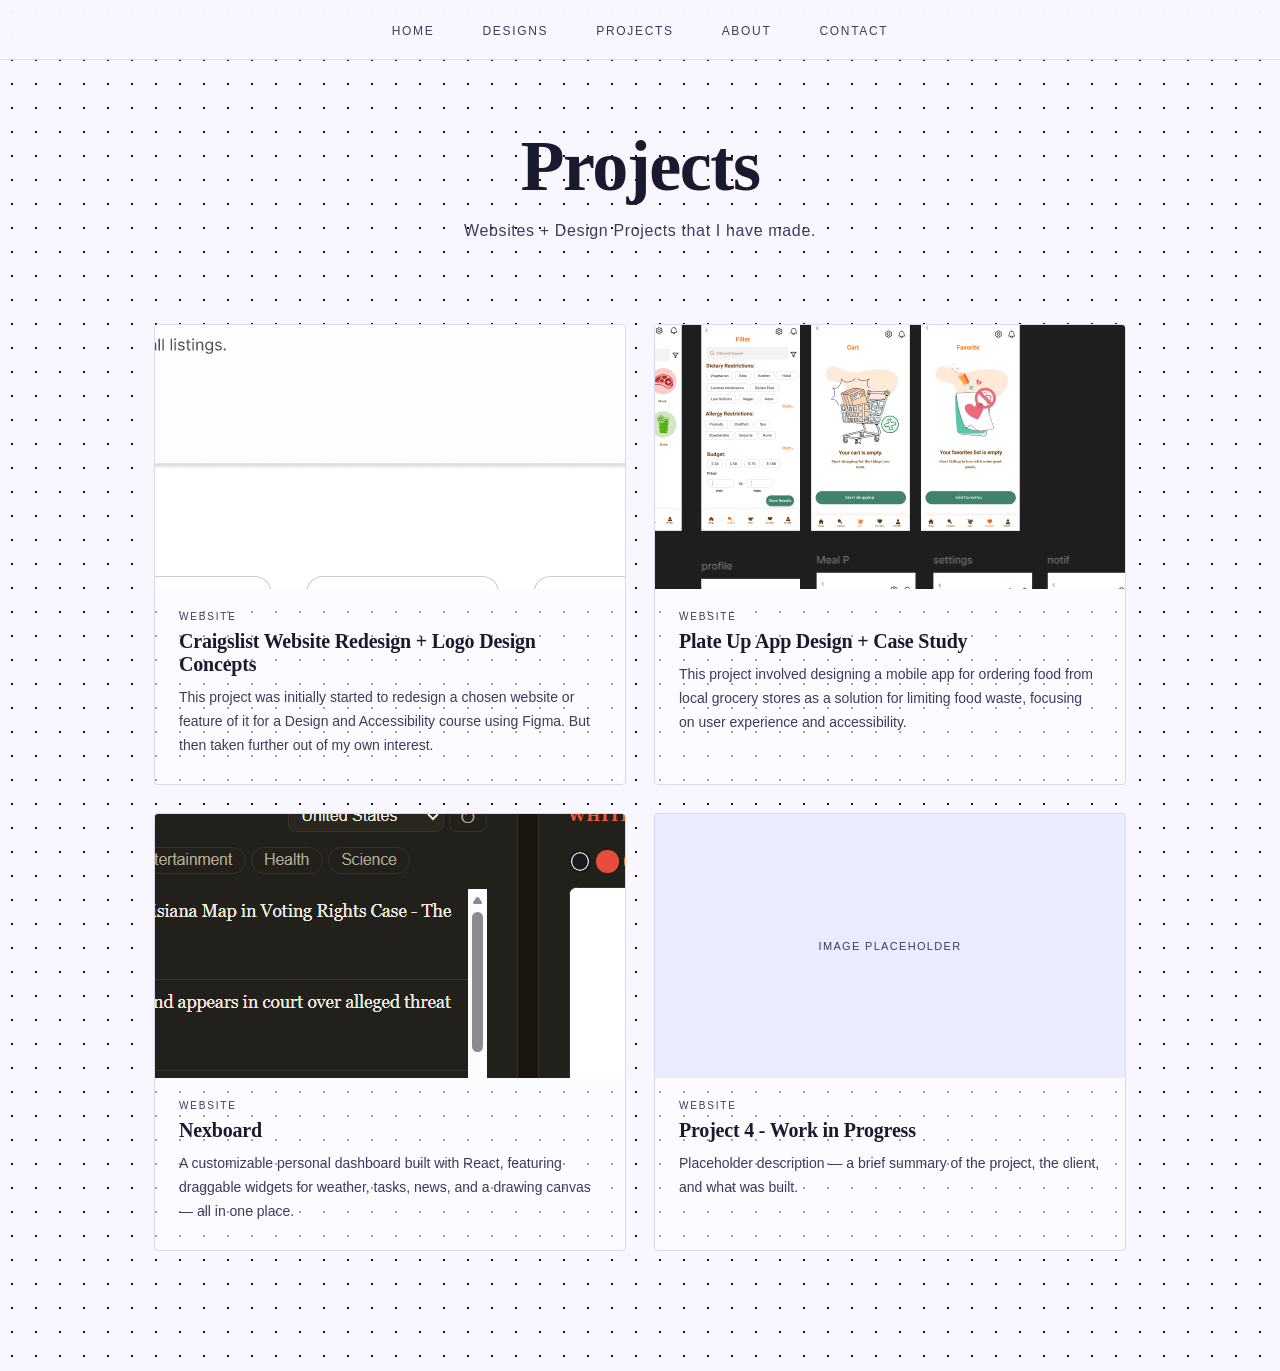
==== projects.html @ a40e2e96 "Initial portfolio site Co-Authored-By: Claude Sonnet 4.6 <noreply@anthropic.com>" ====
<!DOCTYPE html>
<html lang="en">
<head>
<meta charset="UTF-8">
<meta name="viewport" content="width=device-width, initial-scale=1.0">
<title>Projects — Portfolio</title>
<link rel="stylesheet" href="css/style.css">
<link rel="stylesheet" href="css/sites.css">
</head>
<body>

  <nav>
    <ul class="nav-links">
      <li><a href="index.html">Home</a></li>
      <li><a href="designs.html">Designs</a></li>
      <li><a href="projects.html">Projects</a></li>
      <li><a href="about.html">About</a></li>
      <li><a href="contact.html">Contact</a></li>
    </ul>
  </nav>

  <div class="page-hero">
    <h1>Projects</h1>
    <p>Websites + Design Projects that I have made.</p>
  </div>

  <div class="sites-grid">

    <a href="projects/craigslist.html" class="site-card">
      <div class="site-thumb"><img src="images/crlistmain.png" alt="Craigslist Redesign" /></div>
      <div class="site-body">
        <p class="site-tag">Website</p>
        <h2 class="site-title">Craigslist Website Redesign + Logo Design Concepts</h2>
        <p class="site-desc">This project was initially started to redesign a chosen website or feature of it for a Design and Accessibility course using Figma. But then taken further out of my own interest.</p>
      </div>
    </a>

    <a href="projects/plateup.html" class="site-card">
      <div class="site-thumb"><img src="images/plateup_figma.png" alt="Plate Up App" /></div>
      <div class="site-body">
        <p class="site-tag">Website</p>
        <h2 class="site-title">Plate Up App Design + Case Study</h2>
        <p class="site-desc">This project involved designing a mobile app for ordering food from local grocery stores as a solution for limiting food waste, focusing on user experience and accessibility.</p>
      </div>
    </a>

    <a href="projects/nexboard.html" class="site-card">
      <div class="site-thumb"><img src="images/nexboard.png" alt="Nexboard" /></div>
      <div class="site-body">
        <p class="site-tag">Website</p>
        <h2 class="site-title">Nexboard</h2>
        <p class="site-desc">A customizable personal dashboard built with React, featuring draggable widgets for weather, tasks, news, and a drawing canvas — all in one place.</p>
      </div>
    </a>

    <div class="site-card">
      <div class="site-thumb">Image Placeholder</div>
      <div class="site-body">
        <p class="site-tag">Website</p>
        <h2 class="site-title">Project 4 - Work in Progress</h2>
        <p class="site-desc">Placeholder description — a brief summary of the project, the client, and what was built.</p>
      </div>
    </div>

  </div>

</body>
</html>
---- css/style.css ----
*, *::before, *::after { margin: 0; padding: 0; box-sizing: border-box; }

:root {
  --lavender: #eaebff;
  --lavender-mid: #d8d9f5;
  --white: #fff;
  --off-white: #f8f7ff;
  --dark: #1a1a2e;
  --muted: #3d3b5e;
}

html { scroll-behavior: smooth; }

body {
  font-family: 'Georgia', serif;
  background-color: var(--off-white);
  background-image: radial-gradient(circle, #111 1px, transparent 1px);
  background-size: 24px 24px;
  color: var(--dark);
}

/* ── NAV ── */
nav {
  position: fixed;
  top: 0; left: 0; right: 0;
  z-index: 100;
  height: 60px;
  display: flex;
  align-items: center;
  justify-content: center;
  background: rgba(248, 247, 255, 0.88);
  backdrop-filter: blur(12px);
  border-bottom: 1px solid var(--lavender-mid);
}

.nav-links {
  display: flex;
  gap: 48px;
  list-style: none;
}

.nav-links a {
  font-family: 'Helvetica Neue', Arial, sans-serif;
  font-size: 12px;
  letter-spacing: 0.14em;
  text-transform: uppercase;
  color: var(--muted);
  text-decoration: none;
  transition: color 0.2s;
}

.nav-links a:hover { color: var(--dark); }
---- css/sites.css ----
/* ── SITES PAGE ── */
.page-hero {
  min-height: 36vh;
  display: flex;
  flex-direction: column;
  align-items: center;
  justify-content: center;
  text-align: center;
  padding: 120px 64px 80px;
}

.page-hero h1 {
  font-family: 'Georgia', serif;
  font-size: clamp(36px, 6vw, 72px);
  letter-spacing: -0.02em;
  color: var(--dark);
  margin-bottom: 14px;
}

.page-hero p {
  font-family: 'Helvetica Neue', Arial, sans-serif;
  font-size: 16px;
  color: var(--muted);
  letter-spacing: 0.04em;
}

/* Grid */
.sites-grid {
  max-width: 1100px;
  margin: 0 auto;
  padding: 0 64px 120px;
  display: grid;
  grid-template-columns: repeat(2, 1fr);
  gap: 28px;
}

.site-card {
  background: rgba(255, 255, 255, 0.6);
  border: 1px solid var(--lavender-mid);
  border-radius: 4px;
  overflow: hidden;
  cursor: pointer;
  text-decoration: none;
  color: inherit;
  transition: transform 0.3s ease, box-shadow 0.3s ease;
}

.site-card:hover {
  transform: translateY(-6px);
  box-shadow: 0 20px 48px rgba(100, 97, 170, 0.12);
}

.site-thumb {
  width: 100%;
  aspect-ratio: 16 / 9;
  background: var(--lavender);
  display: flex;
  align-items: center;
  justify-content: center;
  overflow: hidden;
  font-family: 'Helvetica Neue', Arial, sans-serif;
  font-size: 11px;
  letter-spacing: 0.12em;
  text-transform: uppercase;
  color: var(--muted);
}

.site-body {
  padding: 22px 24px 26px;
}

.site-tag {
  font-family: 'Helvetica Neue', Arial, sans-serif;
  font-size: 10px;
  letter-spacing: 0.18em;
  text-transform: uppercase;
  color: var(--muted);
  margin-bottom: 8px;
}

.site-title {
  font-family: 'Georgia', serif;
  font-size: 20px;
  letter-spacing: -0.01em;
  color: var(--dark);
  margin-bottom: 10px;
}

.site-desc {
  font-family: 'Helvetica Neue', Arial, sans-serif;
  font-size: 14px;
  color: var(--muted);
  line-height: 1.7;
}

/* Responsive */
@media (max-width: 900px) {
  .sites-grid { grid-template-columns: 1fr; padding: 0 32px 80px; }
  .page-hero  { padding: 100px 32px 60px; }
}
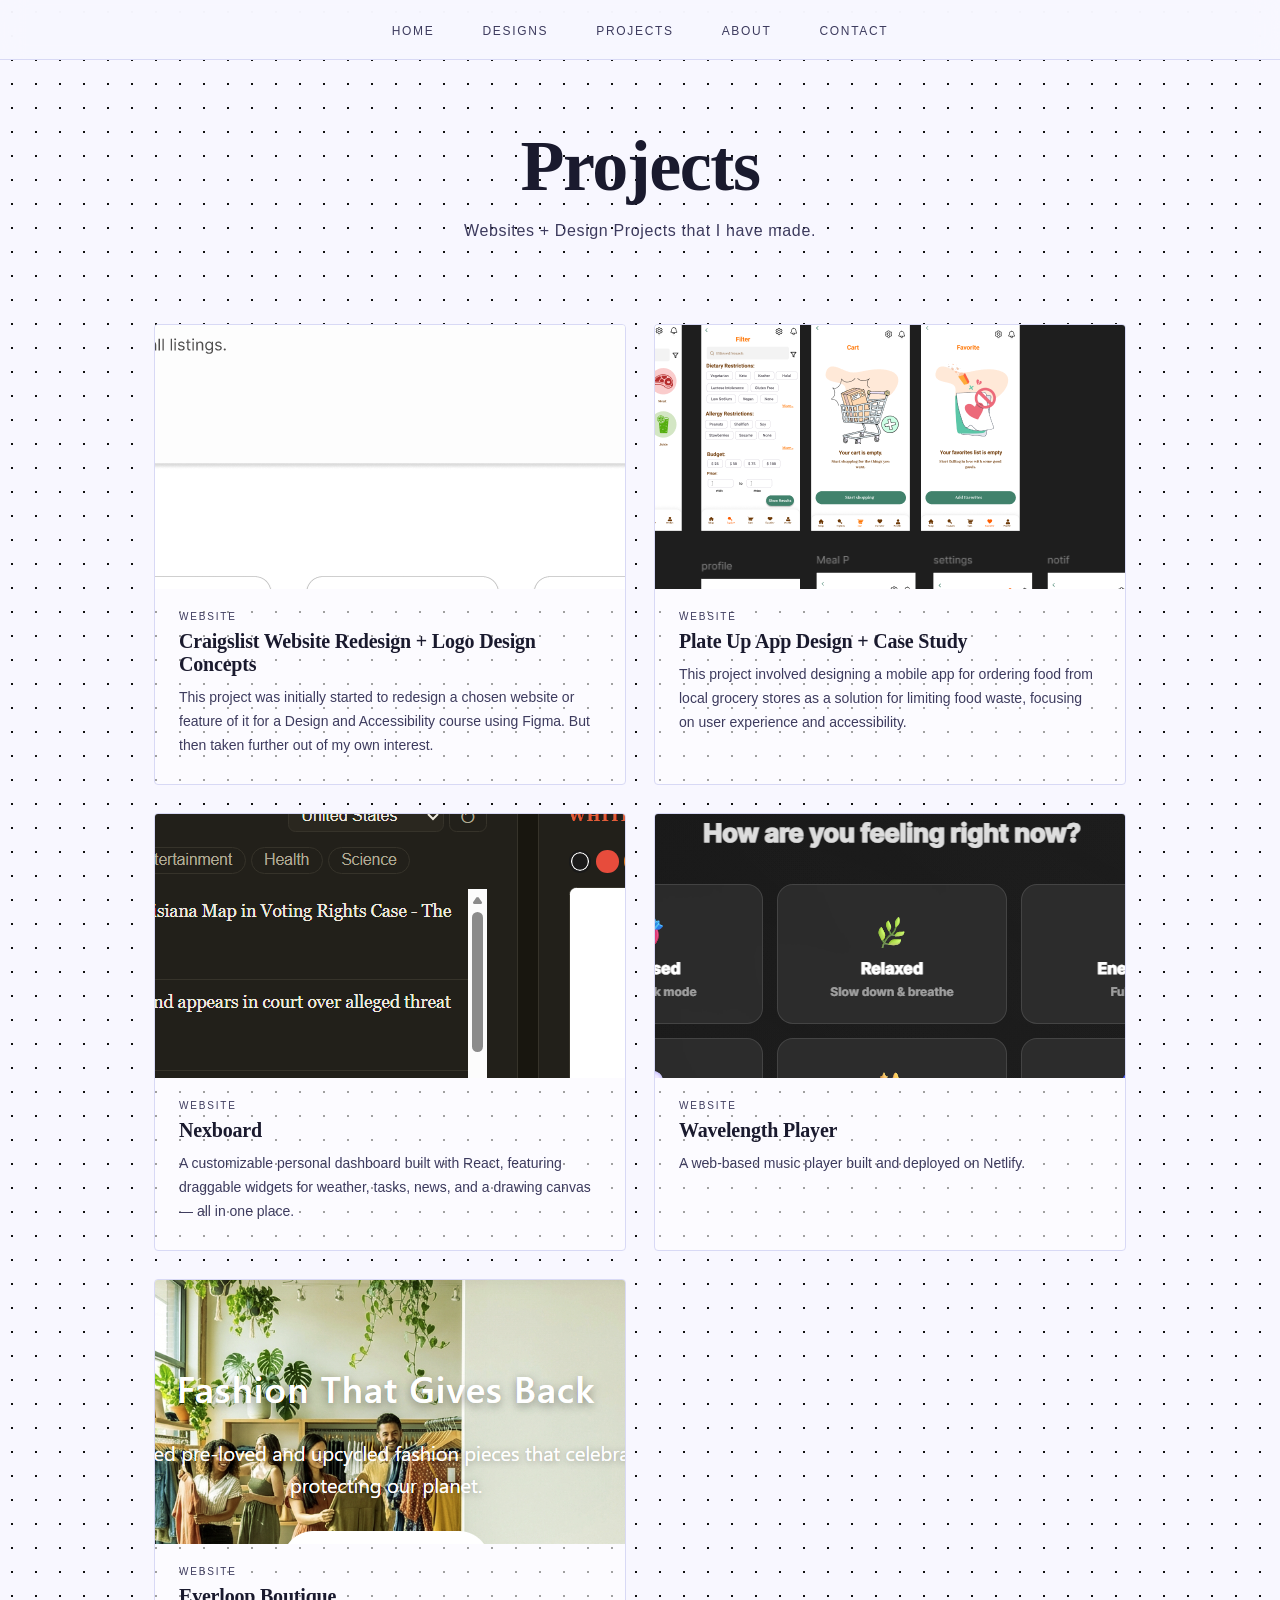
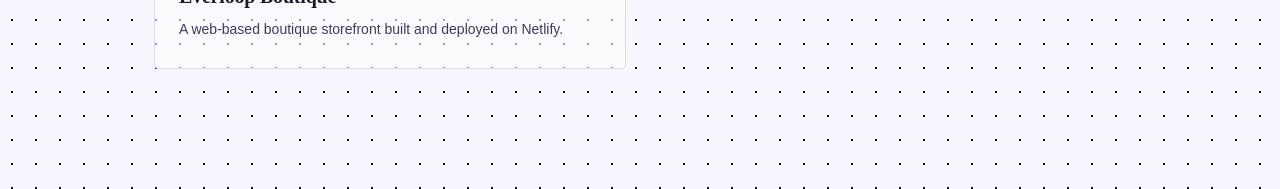
==== commit 2f143b7f: "Add Wavelength Player and Everloop Boutique as projects 4 and 5, remove WIP banners from Craigslist " ====
--- a/projects.html
+++ b/projects.html
@@ -53,14 +53,23 @@
       </div>
     </a>
 
-    <div class="site-card">
-      <div class="site-thumb">Image Placeholder</div>
+    <a href="projects/wavelength.html" class="site-card">
+      <div class="site-thumb"><img src="images/wavelengthplayer.png" alt="Wavelength Player" /></div>
       <div class="site-body">
         <p class="site-tag">Website</p>
-        <h2 class="site-title">Project 4 - Work in Progress</h2>
-        <p class="site-desc">Placeholder description — a brief summary of the project, the client, and what was built.</p>
+        <h2 class="site-title">Wavelength Player</h2>
+        <p class="site-desc">A web-based music player built and deployed on Netlify.</p>
       </div>
-    </div>
+    </a>
+
+    <a href="projects/everloop.html" class="site-card">
+      <div class="site-thumb"><img src="images/everloop.png" alt="Everloop Boutique" /></div>
+      <div class="site-body">
+        <p class="site-tag">Website</p>
+        <h2 class="site-title">Everloop Boutique</h2>
+        <p class="site-desc">A web-based boutique storefront built and deployed on Netlify.</p>
+      </div>
+    </a>
 
   </div>
 
